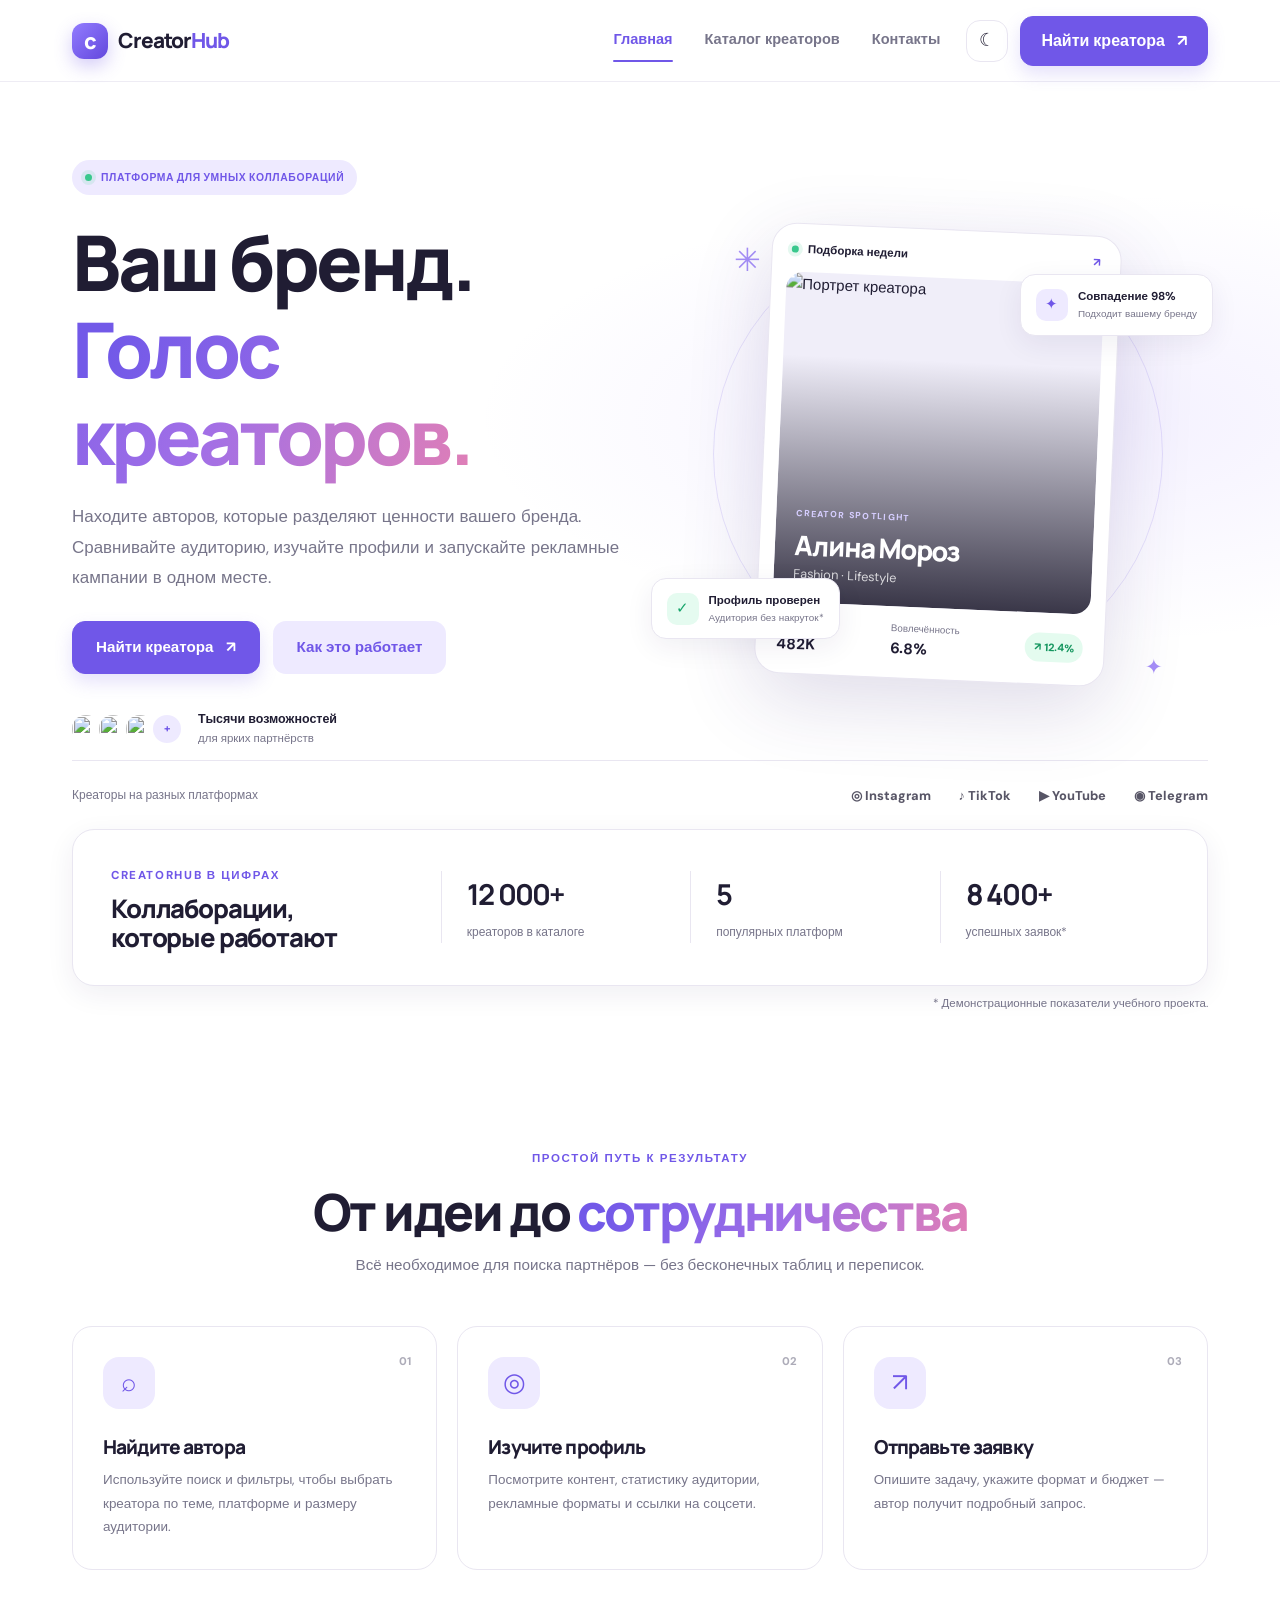
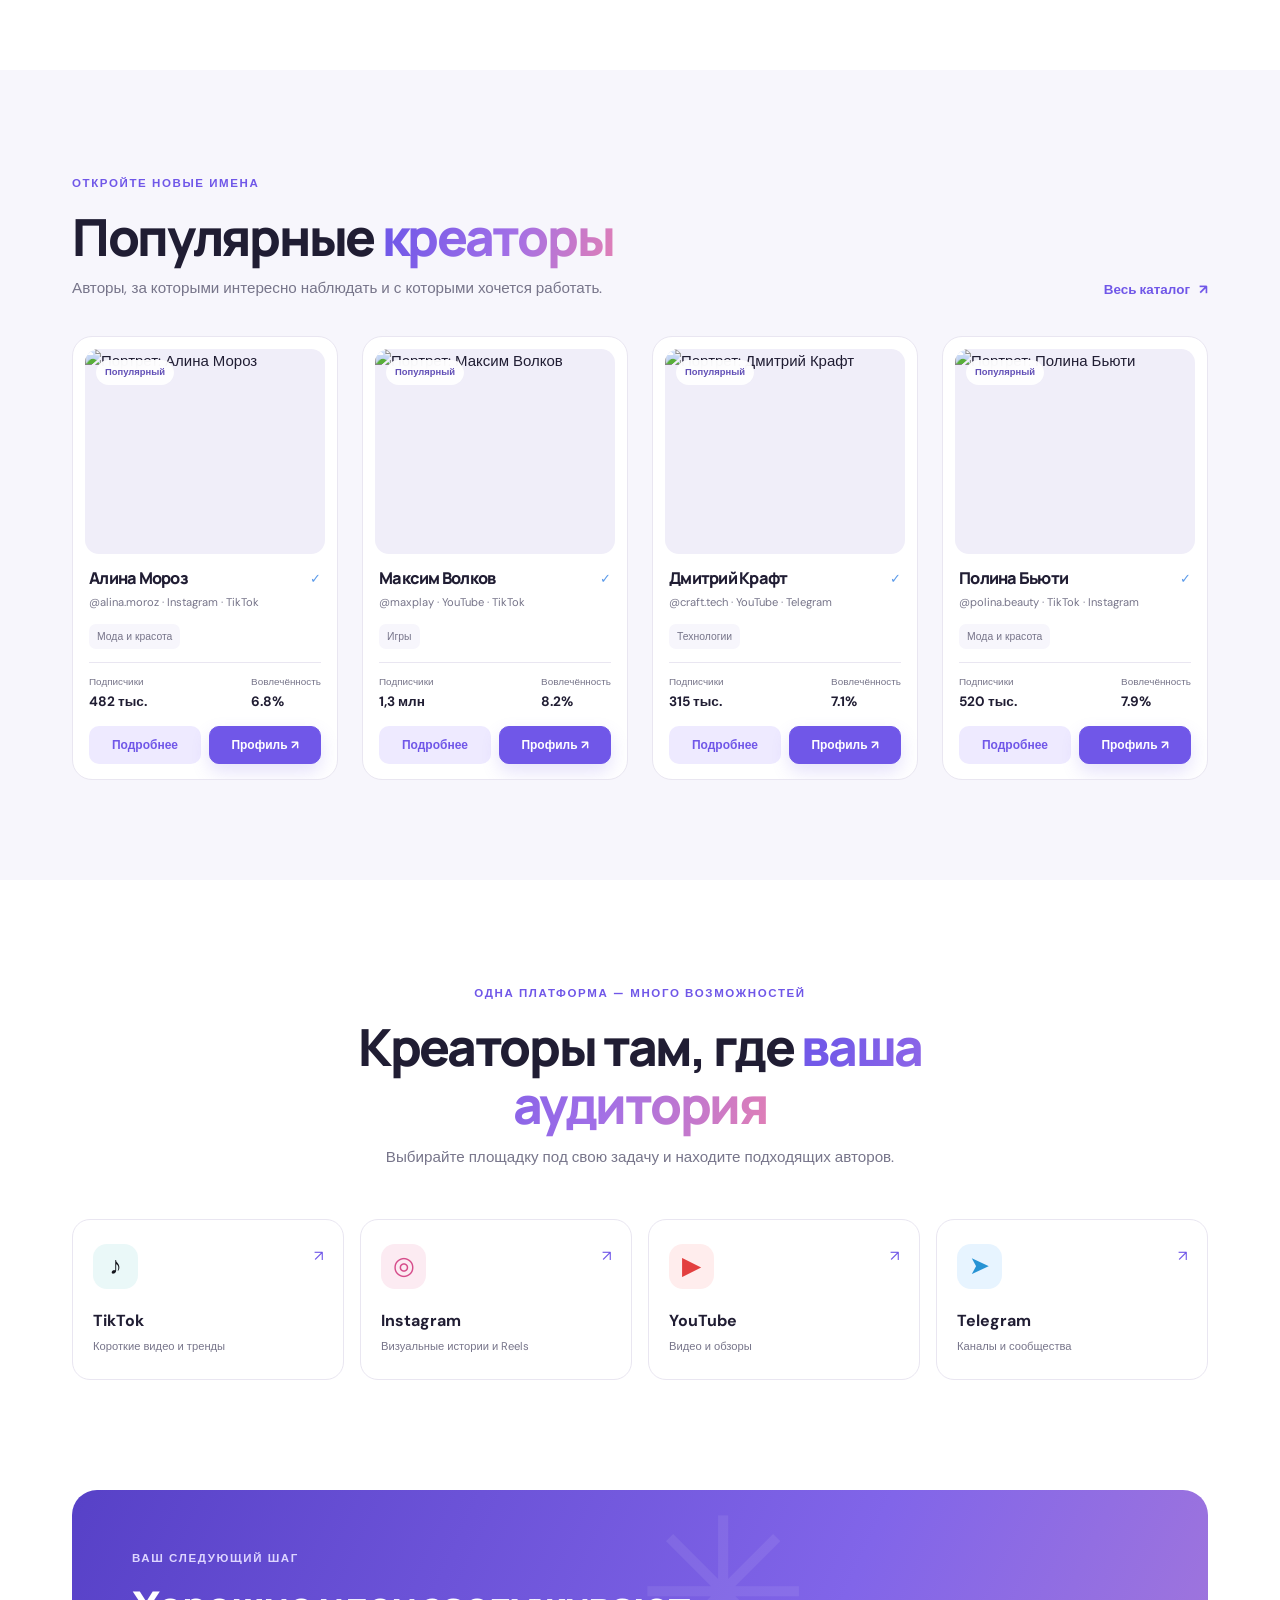
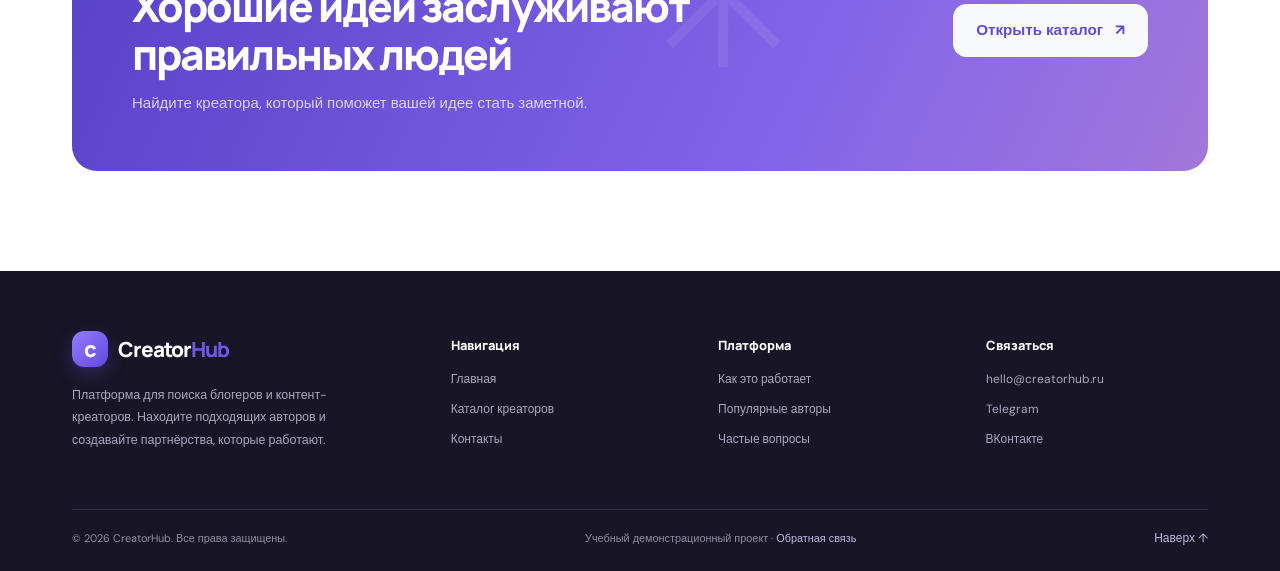
==== index.html @ 282c90c0 "Initial commit: CreatorHub website" ====
<!doctype html>
<html lang="ru">
<head>
  <meta charset="utf-8">
  <meta name="viewport" content="width=device-width, initial-scale=1">
  <meta name="description" content="CreatorHub — платформа для поиска блогеров и контент-креаторов для рекламного сотрудничества.">
  <meta name="theme-color" content="#7057e8">
  <title>CreatorHub — находите своих креаторов</title>
  <link rel="icon" href="assets/img/favicon.svg" type="image/svg+xml">
  <link rel="preconnect" href="https://fonts.googleapis.com">
  <link rel="preconnect" href="https://fonts.gstatic.com" crossorigin>
  <link href="https://fonts.googleapis.com/css2?family=DM+Sans:wght@400;500;600;700;800&family=Manrope:wght@400;500;600;700;800&display=swap" rel="stylesheet">
  <link href="https://cdn.jsdelivr.net/npm/bootstrap@5.3.3/dist/css/bootstrap.min.css" rel="stylesheet">
  <link href="assets/css/style.css" rel="stylesheet">
</head>
<body data-page="home">
  <div class="scroll-progress" id="scrollProgress"></div>
  <div id="site-header"></div>

  <main>
    <section class="hero-section overflow-hidden">
      <div class="container position-relative">
        <div class="hero-grid">
          <div class="hero-copy reveal">
            <div class="eyebrow"><span class="eyebrow-dot"></span> Платформа для умных коллабораций</div>
            <h1>Ваш бренд.<br><span class="gradient-text">Голос креаторов.</span></h1>
            <p class="hero-lead">Находите авторов, которые разделяют ценности вашего бренда. Сравнивайте аудиторию, изучайте профили и запускайте рекламные кампании в одном месте.</p>
            <div class="hero-actions">
              <a class="btn btn-brand btn-lg" href="creators.html">Найти креатора <span aria-hidden="true">↗</span></a>
              <a class="btn btn-soft btn-lg" href="#how-it-works">Как это работает</a>
            </div>
            <div class="hero-proof">
              <div class="avatar-stack" aria-hidden="true">
                <img src="https://images.unsplash.com/photo-1534528741775-53994a69daeb?w=80&h=80&fit=crop&crop=faces" alt="">
                <img src="https://images.unsplash.com/photo-1500648767791-00dcc994a43e?w=80&h=80&fit=crop&crop=faces" alt="">
                <img src="https://images.unsplash.com/photo-1531123897727-8f129e1688ce?w=80&h=80&fit=crop&crop=faces" alt="">
                <span>+</span>
              </div>
              <div><strong>Тысячи возможностей</strong><small>для ярких партнёрств</small></div>
            </div>
          </div>
          <div class="hero-visual reveal reveal-delay-1">
            <div class="hero-orbit orbit-one"></div><div class="hero-orbit orbit-two"></div>
            <div class="hero-main-card">
              <div class="hero-card-top"><span class="live-dot"></span> Подборка недели <span class="mini-arrow">↗</span></div>
              <div class="hero-feature-profile">
                <img src="https://images.unsplash.com/photo-1534528741775-53994a69daeb?w=480&h=560&fit=crop&crop=faces" alt="Портрет креатора">
                <div class="hero-profile-overlay"><span class="profile-tag">CREATOR SPOTLIGHT</span><h3>Алина Мороз</h3><p>Fashion · Lifestyle</p></div>
              </div>
              <div class="hero-card-bottom"><div><small>Аудитория</small><strong>482K</strong></div><div><small>Вовлечённость</small><strong>6.8%</strong></div><div class="trend-pill">↗ 12.4%</div></div>
            </div>
            <div class="floating-note note-top"><span class="note-icon note-purple">✦</span><div><strong>Совпадение 98%</strong><small>Подходит вашему бренду</small></div></div>
            <div class="floating-note note-bottom"><span class="note-icon note-green">✓</span><div><strong>Профиль проверен</strong><small>Аудитория без накруток*</small></div></div>
            <div class="hero-sparkle sparkle-one">✳</div><div class="hero-sparkle sparkle-two">✦</div>
          </div>
        </div>
        <div class="hero-bottom-line"><span>Креаторы на разных платформах</span><div class="platform-wordmarks"><span>◎ Instagram</span><span>♪ TikTok</span><span>▶ YouTube</span><span>◉ Telegram</span></div></div>
      </div>
    </section>

    <section class="section section-stats">
      <div class="container">
        <div class="stats-panel reveal">
          <div class="stats-intro"><span class="section-kicker">CREATORHUB В ЦИФРАХ</span><h2>Коллаборации,<br>которые работают</h2></div>
          <div class="stat-item"><strong data-count="12000">12 000+</strong><span>креаторов в каталоге</span></div>
          <div class="stat-item"><strong data-count="5">5</strong><span>популярных платформ</span></div>
          <div class="stat-item"><strong data-count="8400">8 400+</strong><span>успешных заявок*</span></div>
        </div>
        <p class="micro-note">* Демонстрационные показатели учебного проекта.</p>
      </div>
    </section>

    <section class="section" id="how-it-works">
      <div class="container">
        <div class="section-heading text-center reveal"><span class="section-kicker">ПРОСТОЙ ПУТЬ К РЕЗУЛЬТАТУ</span><h2>От идеи до <span class="gradient-text">сотрудничества</span></h2><p>Всё необходимое для поиска партнёров — без бесконечных таблиц и переписок.</p></div>
        <div class="steps-grid">
          <article class="step-card reveal"><span class="step-number">01</span><div class="step-icon">⌕</div><h3>Найдите автора</h3><p>Используйте поиск и фильтры, чтобы выбрать креатора по теме, платформе и размеру аудитории.</p></article>
          <article class="step-card reveal reveal-delay-1"><span class="step-number">02</span><div class="step-icon">◎</div><h3>Изучите профиль</h3><p>Посмотрите контент, статистику аудитории, рекламные форматы и ссылки на соцсети.</p></article>
          <article class="step-card reveal reveal-delay-2"><span class="step-number">03</span><div class="step-icon">↗</div><h3>Отправьте заявку</h3><p>Опишите задачу, укажите формат и бюджет — автор получит подробный запрос.</p></article>
        </div>
      </div>
    </section>

    <section class="section section-muted" id="featured-creators">
      <div class="container">
        <div class="section-heading-row reveal"><div><span class="section-kicker">ОТКРОЙТЕ НОВЫЕ ИМЕНА</span><h2>Популярные <span class="gradient-text">креаторы</span></h2><p>Авторы, за которыми интересно наблюдать и с которыми хочется работать.</p></div><a href="creators.html" class="text-link">Весь каталог <span>↗</span></a></div>
        <div class="row g-4" id="featuredCreators">
          <div class="col-md-6 col-xl-3"><div class="skeleton-card"></div></div><div class="col-md-6 col-xl-3"><div class="skeleton-card"></div></div><div class="col-md-6 col-xl-3"><div class="skeleton-card"></div></div><div class="col-md-6 col-xl-3"><div class="skeleton-card"></div></div>
        </div>
      </div>
    </section>

    <section class="section">
      <div class="container">
        <div class="section-heading text-center reveal"><span class="section-kicker">ОДНА ПЛАТФОРМА — МНОГО ВОЗМОЖНОСТЕЙ</span><h2>Креаторы там, где <span class="gradient-text">ваша аудитория</span></h2><p>Выбирайте площадку под свою задачу и находите подходящих авторов.</p></div>
        <div class="platform-grid reveal">
          <a href="creators.html?platform=tiktok" class="platform-card"><span class="platform-symbol tiktok-symbol">♪</span><strong>TikTok</strong><small>Короткие видео и тренды</small><span class="platform-arrow">↗</span></a>
          <a href="creators.html?platform=instagram" class="platform-card"><span class="platform-symbol instagram-symbol">◎</span><strong>Instagram</strong><small>Визуальные истории и Reels</small><span class="platform-arrow">↗</span></a>
          <a href="creators.html?platform=youtube" class="platform-card"><span class="platform-symbol youtube-symbol">▶</span><strong>YouTube</strong><small>Видео и обзоры</small><span class="platform-arrow">↗</span></a>
          <a href="creators.html?platform=telegram" class="platform-card"><span class="platform-symbol telegram-symbol">➤</span><strong>Telegram</strong><small>Каналы и сообщества</small><span class="platform-arrow">↗</span></a>
        </div>
      </div>
    </section>

    <section class="section cta-section">
      <div class="container"><div class="cta-panel reveal"><div class="cta-decoration">✳</div><div><span class="section-kicker">ВАШ СЛЕДУЮЩИЙ ШАГ</span><h2>Хорошие идеи заслуживают<br>правильных людей</h2><p>Найдите креатора, который поможет вашей идее стать заметной.</p></div><a href="creators.html" class="btn btn-light btn-lg">Открыть каталог <span>↗</span></a></div></div>
    </section>
  </main>

  <div id="site-footer"></div>
  <button class="back-to-top" id="backToTop" aria-label="Наверх">↑</button>
  <div class="custom-cursor" id="customCursor" aria-hidden="true"></div>
  <script src="https://cdn.jsdelivr.net/npm/bootstrap@5.3.3/dist/js/bootstrap.bundle.min.js"></script>
  <script src="assets/js/data.js"></script>
  <script src="assets/js/main.js"></script>
  <script src="assets/js/creators.js"></script>
</body>
</html>
---- assets/css/style.css ----
:root{--bg:#fff;--surface:#fff;--surface-soft:#f7f6fc;--surface-strong:#f0eef9;--text:#201d33;--muted:#77758a;--line:#e9e6f1;--brand:#7057e8;--brand-dark:#5940d0;--brand-soft:#eeeaff;--green:#20b77b;--shadow:0 18px 55px rgba(39,28,89,.09);--shadow-small:0 8px 28px rgba(39,28,89,.07);--radius:22px;--font:'DM Sans',sans-serif;--heading:'Manrope',sans-serif}
[data-theme="dark"]{--bg:#151421;--surface:#201e30;--surface-soft:#242236;--surface-strong:#2c2942;--text:#f5f3ff;--muted:#aaa6bf;--line:#39354e;--brand:#9b89ff;--brand-dark:#8270ed;--brand-soft:#342e55;--shadow:0 18px 55px rgba(0,0,0,.25);--shadow-small:0 8px 28px rgba(0,0,0,.2)}
*{box-sizing:border-box}html{scroll-behavior:smooth;scroll-padding-top:92px}body{margin:0;background:var(--bg);color:var(--text);font-family:var(--font);font-size:15px;line-height:1.65;transition:background .25s,color .25s;overflow-x:hidden}a{color:inherit;text-decoration:none}button,input,select,textarea{font:inherit}img{max-width:100%;display:block}h1,h2,h3,h4,h5{font-family:var(--heading);font-weight:800;letter-spacing:-.045em;line-height:1.13}h1{font-size:clamp(2.8rem,6vw,5.15rem)}h2{font-size:clamp(2rem,4vw,3.25rem)}p{color:var(--muted)}.container{max-width:1160px}.gradient-text{background:linear-gradient(105deg,#7259e8 8%,#a16fe7 55%,#e07fb6 100%);-webkit-background-clip:text;background-clip:text;color:transparent}.section{padding:100px 0}.section-muted{background:var(--surface-soft)}.section-kicker,.eyebrow{font-size:.72rem;font-weight:800;letter-spacing:.14em;color:var(--brand);text-transform:uppercase}.micro-note{font-size:.72rem;text-align:right;margin:8px 0 0;color:var(--muted)}.muted-copy{color:var(--muted)}
.scroll-progress{position:fixed;z-index:1200;left:0;top:0;height:3px;width:0;background:linear-gradient(90deg,#7057e8,#d67bbe);transition:width .08s linear}.site-header{height:82px;position:sticky;top:0;z-index:1000;background:color-mix(in srgb,var(--bg) 88%,transparent);backdrop-filter:blur(16px);border-bottom:1px solid color-mix(in srgb,var(--line) 75%,transparent);transition:box-shadow .25s}.site-header.is-scrolled{box-shadow:0 8px 30px rgba(30,20,70,.06)}.nav-inner{height:100%;display:flex;align-items:center;justify-content:space-between;gap:26px}.brand{display:inline-flex;align-items:center;gap:10px;font-family:var(--heading);font-size:1.3rem;font-weight:800;letter-spacing:-.05em}.brand-mark{width:36px;height:36px;border-radius:12px;background:linear-gradient(135deg,#927cff,#6348dd);display:grid;place-items:center;color:#fff;font-size:1.35rem;font-weight:800;box-shadow:0 7px 18px rgba(112,87,232,.3)}.brand span:last-child em{font-style:normal;color:var(--brand)}.main-nav{display:flex;align-items:center;gap:32px;margin-left:auto}.main-nav a{font-weight:600;color:var(--muted);font-size:.91rem;transition:color .2s;position:relative}.main-nav a:hover,.main-nav a.active{color:var(--brand)}.main-nav a.active:after{content:"";position:absolute;bottom:-9px;left:0;right:0;height:2px;border-radius:5px;background:var(--brand)}.nav-actions{display:flex;align-items:center;gap:12px}.theme-toggle,.mobile-toggle{width:42px;height:42px;border-radius:14px;border:1px solid var(--line);background:var(--surface);color:var(--text);display:grid;place-items:center;font-size:1.1rem;cursor:pointer;transition:.2s}.theme-toggle:hover,.mobile-toggle:hover{border-color:var(--brand);color:var(--brand);transform:translateY(-2px)}.mobile-toggle{display:none}.btn-brand{background:var(--brand);color:#fff;border:1px solid var(--brand);border-radius:13px;font-weight:700;padding:12px 20px;box-shadow:0 8px 18px rgba(112,87,232,.18);transition:transform .2s,box-shadow .2s,background .2s}.btn-brand:hover,.btn-brand:focus{background:var(--brand-dark);border-color:var(--brand-dark);color:#fff;transform:translateY(-2px);box-shadow:0 12px 25px rgba(112,87,232,.28)}.btn-brand span,.btn-light span{margin-left:8px}.btn-soft{background:var(--brand-soft);color:var(--brand);border:1px solid transparent;border-radius:13px;font-weight:700;padding:12px 20px}.btn-soft:hover{background:var(--surface-strong);color:var(--brand)}.btn-lg{font-size:.95rem;padding:14px 23px}.btn-light{border-radius:13px;font-weight:800;padding:14px 22px;color:#644bd5!important}.btn-light:hover{transform:translateY(-2px)}
.hero-section{position:relative;padding:78px 0 0;background:radial-gradient(ellipse at 83% 45%,rgba(159,132,255,.12),transparent 39%),var(--bg)}.hero-grid{display:grid;grid-template-columns:1.02fr .98fr;align-items:center;gap:35px;min-height:570px}.eyebrow{display:inline-flex;align-items:center;gap:9px;padding:9px 13px;background:var(--brand-soft);border-radius:30px;letter-spacing:.06em;font-size:.65rem}.eyebrow-dot,.live-dot{width:7px;height:7px;border-radius:50%;background:#39c88d;box-shadow:0 0 0 4px rgba(57,200,141,.13)}.hero-copy h1{margin:24px 0 22px;max-width:650px}.hero-lead{font-size:1.06rem;max-width:560px;line-height:1.8;margin-bottom:28px}.hero-actions{display:flex;align-items:center;gap:13px;flex-wrap:wrap}.hero-proof{display:flex;align-items:center;gap:14px;margin-top:35px}.avatar-stack{display:flex;align-items:center;padding-left:4px}.avatar-stack img,.avatar-stack span{width:34px;height:34px;border-radius:50%;border:3px solid var(--bg);object-fit:cover;margin-left:-7px}.avatar-stack span{background:var(--brand-soft);color:var(--brand);display:grid;place-items:center;font-size:.7rem;font-weight:800}.hero-proof strong,.hero-proof small{display:block}.hero-proof strong{font-size:.78rem}.hero-proof small{font-size:.72rem;color:var(--muted)}.hero-visual{position:relative;min-height:520px;display:grid;place-items:center}.hero-main-card{position:relative;z-index:2;width:min(350px,78%);padding:15px;border-radius:25px;background:var(--surface);border:1px solid var(--line);box-shadow:0 24px 80px rgba(54,37,116,.16);transform:rotate(2.5deg)}.hero-card-top{display:flex;align-items:center;gap:9px;padding:1px 4px 13px;font-size:.72rem;font-weight:800}.mini-arrow{margin-left:auto;color:var(--brand)}.hero-feature-profile{height:330px;border-radius:17px;position:relative;overflow:hidden;background:var(--surface-strong)}.hero-feature-profile:after{content:"";position:absolute;inset:25% 0 0;background:linear-gradient(transparent,rgba(12,9,28,.8))}.hero-feature-profile img{width:100%;height:100%;object-fit:cover;object-position:center 32%}.hero-profile-overlay{position:absolute;z-index:1;left:20px;right:20px;bottom:18px;color:white}.profile-tag{font-size:.55rem;letter-spacing:.15em;color:#d6ceff;font-weight:800}.hero-profile-overlay h3{font-size:1.7rem;margin:6px 0 0}.hero-profile-overlay p{color:rgba(255,255,255,.78);font-size:.8rem;margin:2px 0 0}.hero-card-bottom{display:flex;align-items:center;justify-content:space-between;padding:14px 6px 1px}.hero-card-bottom small,.hero-card-bottom strong{display:block}.hero-card-bottom small{font-size:.61rem;color:var(--muted)}.hero-card-bottom strong{font-size:.95rem}.trend-pill{background:#e4fbef;color:#15965f;border-radius:20px;padding:6px 9px;font-size:.67rem;font-weight:800}.floating-note{position:absolute;z-index:3;display:flex;align-items:center;gap:10px;background:var(--surface);padding:12px 15px;border:1px solid var(--line);border-radius:15px;box-shadow:var(--shadow-small);animation:float 5s ease-in-out infinite}.note-top{top:80px;right:-5px}.note-bottom{bottom:75px;left:-18px;animation-delay:-2s}.floating-note strong,.floating-note small{display:block}.floating-note strong{font-size:.72rem}.floating-note small{color:var(--muted);font-size:.62rem}.note-icon{width:32px;height:32px;border-radius:10px;display:grid;place-items:center}.note-purple{background:var(--brand-soft);color:var(--brand)}.note-green{background:#e5fbf0;color:#17a56b}.hero-orbit{position:absolute;border:1px solid rgba(131,111,232,.18);border-radius:50%;width:450px;height:450px}.orbit-two{width:350px;height:350px;border-style:dashed}.hero-sparkle{position:absolute;color:#a58ef7;font-size:2rem}.sparkle-one{top:40px;left:65px}.sparkle-two{bottom:30px;right:45px;font-size:1.3rem}.hero-bottom-line{display:flex;justify-content:space-between;align-items:center;gap:20px;padding:24px 0 22px;border-top:1px solid var(--line);margin-top:12px;color:var(--muted);font-size:.75rem}.platform-wordmarks{display:flex;gap:28px;align-items:center;color:var(--text);font-weight:800;font-size:.8rem}.platform-wordmarks span{opacity:.75}
.section-stats{padding:0 0 32px}.stats-panel{display:grid;grid-template-columns:1.35fr repeat(3,1fr);align-items:center;padding:32px 38px;border:1px solid var(--line);border-radius:22px;background:var(--surface);box-shadow:var(--shadow-small);gap:20px}.stats-intro h2{font-size:1.6rem;margin:9px 0 0}.stat-item{padding-left:25px;border-left:1px solid var(--line)}.stat-item strong{font-family:var(--heading);font-size:1.8rem;letter-spacing:-.06em;display:block;color:var(--text)}.stat-item span{font-size:.75rem;color:var(--muted)}.section-heading{max-width:720px;margin:0 auto 48px}.section-heading h2,.section-heading-row h2{margin:13px 0 12px}.section-heading p,.section-heading-row p{margin:0;font-size:.95rem}.steps-grid{display:grid;grid-template-columns:repeat(3,1fr);gap:20px}.step-card{position:relative;padding:30px;border:1px solid var(--line);border-radius:20px;background:var(--surface);transition:transform .25s,border-color .25s,box-shadow .25s}.step-card:hover{transform:translateY(-7px);border-color:rgba(112,87,232,.4);box-shadow:var(--shadow-small)}.step-number{position:absolute;top:25px;right:25px;font-size:.7rem;font-weight:800;color:var(--muted);opacity:.6}.step-icon{width:52px;height:52px;display:grid;place-items:center;border-radius:16px;background:var(--brand-soft);color:var(--brand);font-size:1.6rem;margin-bottom:28px}.step-card h3{font-size:1.2rem;margin-bottom:10px}.step-card p{font-size:.84rem;line-height:1.75;margin:0}.section-heading-row{display:flex;align-items:flex-end;justify-content:space-between;gap:25px;margin-bottom:35px}.section-heading-row h2{margin-bottom:10px}.text-link{color:var(--brand);font-weight:800;font-size:.84rem;white-space:nowrap}.text-link span{margin-left:6px}.creator-card{height:100%;padding:12px;border:1px solid var(--line);border-radius:20px;background:var(--surface);transition:transform .25s,box-shadow .25s,border-color .25s;overflow:hidden}.creator-card:hover{transform:translateY(-6px);box-shadow:var(--shadow);border-color:rgba(112,87,232,.35)}.creator-card-image{height:205px;position:relative;border-radius:14px;overflow:hidden;background:var(--surface-strong)}.creator-card-image img{width:100%;height:100%;object-fit:cover;transition:transform .5s}.creator-card:hover .creator-card-image img{transform:scale(1.05)}.creator-badges{position:absolute;top:11px;left:11px;display:flex;gap:5px;flex-wrap:wrap}.creator-badge{padding:5px 9px;border-radius:30px;background:rgba(255,255,255,.92);color:#6250b7;font-size:.59rem;font-weight:800;backdrop-filter:blur(8px)}.creator-badge.badge-green{color:#13855b}.creator-badge.badge-blue{color:#3066bb}.creator-card-body{padding:14px 4px 3px}.creator-name-line{display:flex;align-items:center;justify-content:space-between;gap:8px}.creator-name-line h3{font-size:1.02rem;margin:0}.verified-mark{color:#5c9bea;font-size:.83rem}.creator-handle{font-size:.7rem;color:var(--muted);margin:3px 0 12px}.creator-category{display:inline-block;background:var(--surface-soft);border-radius:7px;padding:4px 8px;color:var(--muted);font-size:.65rem;margin-bottom:12px}.creator-meta{display:flex;justify-content:space-between;border-top:1px solid var(--line);padding-top:11px;margin-top:1px}.creator-meta small,.creator-meta strong{display:block}.creator-meta small{font-size:.62rem;color:var(--muted)}.creator-meta strong{font-size:.85rem}.creator-card-actions{display:flex;gap:8px;margin-top:13px}.creator-card-actions .btn{flex:1;padding:9px 8px;font-size:.75rem;border-radius:10px}.skeleton-card{height:370px;border-radius:20px;background:linear-gradient(100deg,var(--surface-strong) 25%,var(--surface-soft) 38%,var(--surface-strong) 60%);background-size:200% 100%;animation:shimmer 1.4s infinite}.platform-grid{display:grid;grid-template-columns:repeat(4,1fr);gap:16px}.platform-card{position:relative;padding:24px 20px;border:1px solid var(--line);border-radius:18px;background:var(--surface);transition:.25s}.platform-card:hover{transform:translateY(-5px);border-color:rgba(112,87,232,.4);box-shadow:var(--shadow-small)}.platform-symbol{width:45px;height:45px;border-radius:14px;display:grid;place-items:center;font-size:1.55rem;margin-bottom:19px}.tiktok-symbol{background:#eaf8f8;color:#15151c}.instagram-symbol{background:#fcebf2;color:#d64d8b}.youtube-symbol{background:#ffeded;color:#e33f3f}.telegram-symbol{background:#e7f4ff;color:#2793d4}.platform-card strong,.platform-card small{display:block}.platform-card strong{font-size:1rem}.platform-card small{font-size:.7rem;color:var(--muted);margin-top:3px}.platform-arrow{position:absolute;right:20px;top:24px;color:var(--brand)}.cta-section{padding-top:10px}.cta-panel{position:relative;display:flex;justify-content:space-between;align-items:center;gap:30px;padding:55px 60px;border-radius:25px;background:linear-gradient(115deg,#5741c7,#8165e9 65%,#a377db);color:white;overflow:hidden}.cta-panel .section-kicker{color:#ddd5ff}.cta-panel h2{font-size:clamp(1.8rem,4vw,2.65rem);margin:13px 0 12px;color:white}.cta-panel p{color:rgba(255,255,255,.75);margin:0}.cta-decoration{position:absolute;font-size:13rem;right:35%;top:-65px;color:rgba(255,255,255,.08);pointer-events:none}
.page-hero{padding:34px 0 52px;background:radial-gradient(ellipse at 87% 18%,rgba(151,126,245,.13),transparent 35%),var(--surface-soft)}.breadcrumbs{display:flex;align-items:center;gap:10px;font-size:.72rem;color:var(--muted);margin-bottom:35px}.breadcrumbs a:hover{color:var(--brand)}.breadcrumbs span:last-child{color:var(--text);font-weight:700}.page-hero-content{display:flex;justify-content:space-between;align-items:center;gap:30px}.page-hero h1{font-size:clamp(2.45rem,5vw,4rem);margin:10px 0 13px}.page-hero p{max-width:650px;margin:0;font-size:.98rem}.catalog-counter{display:flex;align-items:center;gap:12px;padding:17px 22px;border:1px solid var(--line);border-radius:16px;background:var(--surface)}.catalog-counter strong{font-size:2rem;font-family:var(--heading);letter-spacing:-.07em;color:var(--brand)}.catalog-counter span{font-size:.72rem;line-height:1.4;color:var(--muted)}.compact-page-hero{padding-bottom:39px}.compact-page-hero .breadcrumbs{margin-bottom:24px}.catalog-section{padding-top:55px}.filter-panel{background:var(--surface);border:1px solid var(--line);border-radius:20px;padding:22px;box-shadow:var(--shadow-small)}.search-wrap{position:relative;margin-bottom:18px}.search-icon{position:absolute;left:15px;top:7px;font-size:1.65rem;color:var(--muted)}.search-wrap .form-control{height:50px;padding-left:48px;padding-right:55px;border-radius:12px}.search-wrap kbd{position:absolute;right:14px;top:15px;font-size:.6rem;background:var(--surface-soft);color:var(--muted);border:1px solid var(--line);border-radius:5px;padding:2px 5px}.filter-grid{display:grid;grid-template-columns:repeat(4,1fr);gap:13px}.filter-field label,.form-label{font-size:.72rem;font-weight:700;margin-bottom:7px;color:var(--text)}.form-control,.form-select{background-color:var(--surface);color:var(--text);border:1px solid var(--line);border-radius:11px;min-height:46px;font-size:.82rem}.form-control::placeholder{color:var(--muted);opacity:.8}.form-control:focus,.form-select:focus{background:var(--surface);color:var(--text);border-color:var(--brand);box-shadow:0 0 0 .2rem rgba(112,87,232,.13)}.filter-bottom{display:flex;align-items:center;justify-content:space-between;border-top:1px solid var(--line);margin-top:17px;padding-top:14px;color:var(--muted);font-size:.72rem}.reset-filters{border:0;background:none;color:var(--brand);font-weight:800;font-size:.72rem}.catalog-toolbar{display:flex;align-items:flex-end;justify-content:space-between;margin:42px 0 20px}.catalog-toolbar h2{font-size:1.55rem;margin:0 0 6px}.catalog-toolbar p{font-size:.78rem;margin:0}.catalog-view-label{background:var(--surface-soft);padding:7px 11px;border-radius:20px;font-size:.64rem;color:var(--muted)}.empty-state{text-align:center;padding:70px 15px}.empty-icon{font-size:3.6rem;color:var(--brand)}.empty-state h3{font-size:1.35rem;margin:12px 0 8px}.empty-state p{font-size:.85rem}.catalog-bottom-note{text-align:center;padding-top:36px;color:var(--muted);font-size:.72rem}.catalog-bottom-note span{color:var(--brand)}
.profile-section{padding-top:45px}.profile-layout{display:grid;grid-template-columns:minmax(0,1.2fr) minmax(340px,.8fr);align-items:start;gap:28px}.profile-main-card,.collab-card{border:1px solid var(--line);border-radius:22px;background:var(--surface);box-shadow:var(--shadow-small)}.profile-main-card{overflow:hidden}.profile-cover{height:175px;background:linear-gradient(115deg,#6652d2,#a17be8 60%,#e49cc0);position:relative}.profile-cover:after{content:"✳";position:absolute;right:50px;top:-55px;font-size:15rem;color:rgba(255,255,255,.12)}.profile-summary{display:flex;align-items:flex-end;gap:22px;padding:0 28px 20px;margin-top:-68px;position:relative}.profile-avatar{width:132px;height:132px;border-radius:25px;object-fit:cover;border:5px solid var(--surface);box-shadow:var(--shadow-small);background:var(--surface-strong)}.profile-title-wrap{padding-bottom:8px;flex:1}.profile-title-wrap h2{font-size:1.75rem;margin:0 0 4px}.profile-handle{font-size:.8rem;color:var(--muted)}.profile-badge-row{display:flex;gap:6px;flex-wrap:wrap;margin-top:9px}.profile-content{padding:0 28px 28px}.profile-content h3{font-size:1.06rem;margin:26px 0 10px}.profile-content>p{font-size:.85rem;line-height:1.8}.profile-platforms{display:flex;gap:9px;flex-wrap:wrap}.social-chip{padding:9px 12px;border-radius:10px;background:var(--surface-soft);font-size:.72rem;font-weight:700;color:var(--text)}.social-chip:hover{background:var(--brand-soft);color:var(--brand)}.profile-stat-grid{display:grid;grid-template-columns:repeat(3,1fr);gap:10px;margin:18px 0}.profile-stat{background:var(--surface-soft);padding:15px;border-radius:13px}.profile-stat small,.profile-stat strong{display:block}.profile-stat small{font-size:.64rem;color:var(--muted)}.profile-stat strong{font-size:1.2rem;font-family:var(--heading);margin-top:4px}.format-list{display:flex;gap:8px;flex-wrap:wrap}.format-chip{padding:7px 10px;border:1px solid var(--line);border-radius:9px;font-size:.7rem;color:var(--muted)}.collab-card{padding:25px;position:sticky;top:105px}.collab-card h2{font-size:1.55rem;margin:9px 0}.collab-card>p{font-size:.78rem;margin-bottom:20px}.collab-card .form-control,.collab-card .form-select{font-size:.78rem}.form-status{font-size:.78rem;margin-top:12px;min-height:20px}.form-status.success{color:#159a67}.form-status.error{color:#d04c64}.profile-loading{grid-column:1/-1;text-align:center;padding:80px;color:var(--brand)}
.contact-hero-mark{width:120px;height:120px;border-radius:35px;display:grid;place-items:center;font-size:4.2rem;color:white;background:linear-gradient(135deg,#8d78ef,#654bd3);box-shadow:0 18px 45px rgba(112,87,232,.25);transform:rotate(8deg)}.contact-layout{display:grid;grid-template-columns:.8fr 1.2fr;gap:70px;align-items:start}.contact-info-column{padding:10px 0}.contact-info-column h2{margin:13px 0 17px}.contact-info-column>p{font-size:.86rem;max-width:380px;line-height:1.8;margin-bottom:30px}.contact-detail{display:flex;align-items:center;gap:13px;padding:13px 0;border-bottom:1px solid var(--line)}.contact-detail-icon{width:42px;height:42px;flex:0 0 42px;display:grid;place-items:center;border-radius:13px;background:var(--brand-soft);color:var(--brand);font-size:1.15rem}.contact-detail small,.contact-detail strong{display:block}.contact-detail small{font-size:.65rem;color:var(--muted)}.contact-detail strong{font-size:.84rem}.contact-detail-arrow{margin-left:auto;color:var(--brand)}.social-links{display:flex;gap:9px;margin-top:23px}.social-links a{width:39px;height:39px;display:grid;place-items:center;border-radius:12px;background:var(--surface-soft);font-weight:800;color:var(--brand)}.social-links a:hover{background:var(--brand);color:white}.contact-form-card{padding:30px;border:1px solid var(--line);background:var(--surface);border-radius:22px;box-shadow:var(--shadow-small)}.form-card-heading{display:flex;align-items:center;justify-content:space-between}.form-card-heading h2{font-size:1.7rem;margin:8px 0 0}.form-heading-icon{width:42px;height:42px;display:grid;place-items:center;border-radius:13px;background:var(--brand-soft);color:var(--brand);font-size:1.2rem}.contact-form-card>p{font-size:.8rem;margin:8px 0 22px}.form-check-label{font-size:.68rem;color:var(--muted)}.form-check-input{background-color:var(--surface);border-color:var(--line)}.form-check-input:checked{background-color:var(--brand);border-color:var(--brand)}.faq-list{max-width:820px;margin:0 auto}.faq-item{border-bottom:1px solid var(--line)}.faq-question{width:100%;display:flex;align-items:center;justify-content:space-between;gap:20px;padding:22px 2px;border:0;background:transparent;color:var(--text);text-align:left;font-family:var(--heading);font-size:.95rem;font-weight:800}.faq-question span{width:30px;height:30px;border-radius:9px;display:grid;place-items:center;background:var(--brand-soft);color:var(--brand);font-size:1.1rem;transition:transform .2s}.faq-question[aria-expanded="true"] span{transform:rotate(45deg)}.faq-answer{display:grid;grid-template-rows:0fr;transition:grid-template-rows .3s}.faq-answer p{overflow:hidden;margin:0;padding:0 45px 0 2px;font-size:.82rem;line-height:1.8}.faq-item.open .faq-answer{grid-template-rows:1fr}.faq-item.open .faq-answer p{padding-bottom:20px}
.site-footer{background:#171526;color:#fff;padding:60px 0 22px;margin-top:0}.footer-grid{display:grid;grid-template-columns:1.5fr 1fr 1fr 1fr;gap:45px;padding-bottom:42px}.footer-brand .brand{color:#fff;margin-bottom:17px}.footer-brand p{max-width:290px;color:#aaa6bf;font-size:.78rem;line-height:1.8}.footer-column h3{font-size:.8rem;letter-spacing:0;color:#fff;margin:7px 0 18px}.footer-column a,.footer-column span{display:block;color:#aaa6bf;font-size:.75rem;margin:10px 0;transition:color .2s}.footer-column a:hover{color:#c5baff}.footer-bottom{border-top:1px solid #38344e;padding-top:19px;display:flex;align-items:center;justify-content:space-between;gap:20px;color:#918da5;font-size:.68rem}.footer-bottom a{color:#c0b9df}.footer-back-top{color:#c0b9df;font-size:.75rem}.back-to-top{position:fixed;right:24px;bottom:24px;width:45px;height:45px;border:0;border-radius:14px;background:var(--brand);color:white;font-size:1.25rem;box-shadow:0 8px 22px rgba(112,87,232,.3);cursor:pointer;opacity:0;visibility:hidden;transform:translateY(10px);transition:.25s;z-index:900}.back-to-top.visible{opacity:1;visibility:visible;transform:translateY(0)}.custom-cursor{position:fixed;left:0;top:0;width:12px;height:12px;border:2px solid var(--brand);border-radius:50%;pointer-events:none;z-index:2000;transform:translate(-50%,-50%);opacity:0;transition:width .18s,height .18s,background .18s,opacity .2s}.custom-cursor.cursor-active{width:35px;height:35px;background:rgba(112,87,232,.12)}
.modal-backdrop-custom{position:fixed;inset:0;background:rgba(15,12,34,.62);backdrop-filter:blur(5px);z-index:1300;display:grid;place-items:center;padding:20px;opacity:0;animation:fadeIn .2s forwards}.creator-modal{position:relative;width:min(480px,100%);background:var(--surface);border-radius:22px;padding:18px;box-shadow:0 30px 100px rgba(0,0,0,.25);transform:translateY(12px);animation:modalIn .25s forwards}.modal-close{position:absolute;right:27px;top:27px;width:34px;height:34px;border:0;border-radius:10px;background:rgba(255,255,255,.92);color:#302b45;font-size:1.25rem;z-index:2}.modal-cover{height:180px;border-radius:15px;overflow:hidden}.modal-cover img{width:100%;height:100%;object-fit:cover}.modal-content-custom{padding:18px 4px 4px}.modal-content-custom h2{font-size:1.4rem;margin:0 0 5px}.modal-content-custom p{font-size:.8rem}.modal-stat-row{display:flex;gap:25px;padding:13px 0;border-top:1px solid var(--line);border-bottom:1px solid var(--line);margin:15px 0}.modal-stat-row strong,.modal-stat-row small{display:block}.modal-stat-row strong{font-size:1rem}.modal-stat-row small{font-size:.62rem;color:var(--muted)}.toast-area{position:fixed;right:24px;top:100px;z-index:1600;display:grid;gap:10px}.site-toast{background:var(--surface);color:var(--text);border:1px solid var(--line);border-left:4px solid var(--green);border-radius:13px;padding:13px 16px;min-width:260px;max-width:350px;box-shadow:var(--shadow);font-size:.8rem;animation:toastIn .3s}.site-toast.error{border-left-color:#e15e72}.reveal{opacity:0;transform:translateY(22px);transition:opacity .65s ease,transform .65s ease}.reveal.is-visible{opacity:1;transform:translateY(0)}.reveal-delay-1{transition-delay:.1s}.reveal-delay-2{transition-delay:.2s}
@keyframes float{0%,100%{transform:translateY(0)}50%{transform:translateY(-9px)}}@keyframes shimmer{to{background-position:-200% 0}}@keyframes fadeIn{to{opacity:1}}@keyframes modalIn{to{transform:translateY(0)}}@keyframes toastIn{from{opacity:0;transform:translateX(15px)}to{opacity:1;transform:translateX(0)}}
@media(max-width:991px){.main-nav{gap:19px}.hero-grid{grid-template-columns:1fr 1fr;gap:10px}.hero-visual{min-height:460px}.hero-main-card{width:78%}.hero-feature-profile{height:280px}.note-top{right:-8px}.note-bottom{left:-5px}.stats-panel{grid-template-columns:repeat(3,1fr)}.stats-intro{grid-column:1/-1}.stat-item:first-of-type{border-left:0;padding-left:0}.footer-grid{grid-template-columns:1.4fr 1fr 1fr;gap:30px}.footer-column:last-child{grid-column:2/4}.profile-layout{grid-template-columns:1fr 340px;gap:18px}.profile-summary{gap:15px;padding-left:20px;padding-right:20px}.profile-content{padding-left:20px;padding-right:20px}.contact-layout{gap:35px}}
@media(max-width:767px){.site-header{height:70px}.nav-inner{gap:10px}.brand{font-size:1.15rem}.brand-mark{width:33px;height:33px}.mobile-toggle{display:grid}.nav-actions .btn{display:none}.main-nav{display:none;position:absolute;left:16px;right:16px;top:70px;padding:18px;border:1px solid var(--line);border-radius:16px;background:var(--surface);box-shadow:var(--shadow);flex-direction:column;align-items:stretch;gap:0}.main-nav.open{display:flex}.main-nav a{padding:12px 8px}.main-nav a.active:after{display:none}.nav-actions{margin-left:auto}.hero-section{padding-top:52px}.hero-grid{grid-template-columns:1fr}.hero-copy h1{font-size:clamp(2.65rem,12vw,4.3rem)}.hero-lead{font-size:.95rem}.hero-visual{min-height:430px;margin-top:12px}.hero-main-card{width:min(330px,76%)}.hero-feature-profile{height:275px}.note-top{right:0;top:40px}.note-bottom{left:0;bottom:45px}.hero-orbit{width:340px;height:340px}.orbit-two{width:270px;height:270px}.hero-bottom-line{align-items:flex-start;flex-direction:column;gap:12px}.platform-wordmarks{gap:16px;flex-wrap:wrap}.section{padding:72px 0}.section-stats{padding-top:0;padding-bottom:25px}.stats-panel{grid-template-columns:1fr 1fr;padding:22px;gap:20px}.stats-intro{grid-column:1/-1}.stat-item{padding-left:15px}.stat-item:nth-of-type(2){border-left:0;padding-left:0}.stat-item strong{font-size:1.5rem}.steps-grid{grid-template-columns:1fr}.step-card{padding:25px}.section-heading-row{align-items:flex-start;flex-direction:column}.platform-grid{grid-template-columns:1fr 1fr}.cta-panel{padding:35px 25px;align-items:flex-start;flex-direction:column}.cta-decoration{right:4%;font-size:9rem;top:-35px}.page-hero{padding:25px 0 38px}.breadcrumbs{margin-bottom:25px}.page-hero-content{align-items:flex-start}.page-hero h1{font-size:2.5rem}.catalog-counter{padding:12px}.catalog-counter strong{font-size:1.5rem}.catalog-section{padding-top:35px}.filter-grid{grid-template-columns:1fr 1fr}.filter-panel{padding:16px}.filter-bottom{align-items:flex-start;gap:10px}.catalog-toolbar{margin-top:32px}.catalog-view-label{display:none}.profile-layout{grid-template-columns:1fr}.collab-card{position:static}.profile-summary{align-items:center;flex-wrap:wrap;margin-top:-55px}.profile-avatar{width:105px;height:105px;border-radius:20px}.profile-title-wrap{padding-top:44px;margin-left:-120px;padding-left:120px;width:100%;flex-basis:100%}.profile-title-wrap h2{font-size:1.45rem}.profile-stat-grid{grid-template-columns:repeat(3,1fr)}.contact-hero-mark{width:75px;height:75px;font-size:2.8rem;border-radius:22px}.contact-layout{grid-template-columns:1fr;gap:35px}.contact-form-card{padding:22px}.footer-grid{grid-template-columns:1fr 1fr;gap:25px}.footer-brand{grid-column:1/-1}.footer-column:last-child{grid-column:auto}.footer-bottom{align-items:flex-start;flex-direction:column;gap:7px}.back-to-top{right:16px;bottom:16px}.custom-cursor{display:none}}
@media(max-width:420px){.hero-actions{align-items:stretch;flex-direction:column}.hero-actions .btn{width:100%}.hero-visual{min-height:390px}.hero-feature-profile{height:240px}.floating-note{padding:9px 10px}.floating-note strong{font-size:.65rem}.floating-note small{font-size:.56rem}.note-top{right:-3px}.note-bottom{left:-3px}.filter-grid{grid-template-columns:1fr}.filter-bottom{flex-direction:column}.platform-grid{gap:10px}.platform-card{padding:18px 14px}.profile-stat-grid{gap:6px}.profile-stat{padding:10px}.profile-stat strong{font-size:.95rem}.footer-grid{gap:18px}.footer-column h3{margin-bottom:12px}}
@media(prefers-reduced-motion:reduce){*,*::before,*::after{scroll-behavior:auto!important;animation-duration:.01ms!important;animation-iteration-count:1!important;transition-duration:.01ms!important}.reveal{opacity:1;transform:none}}
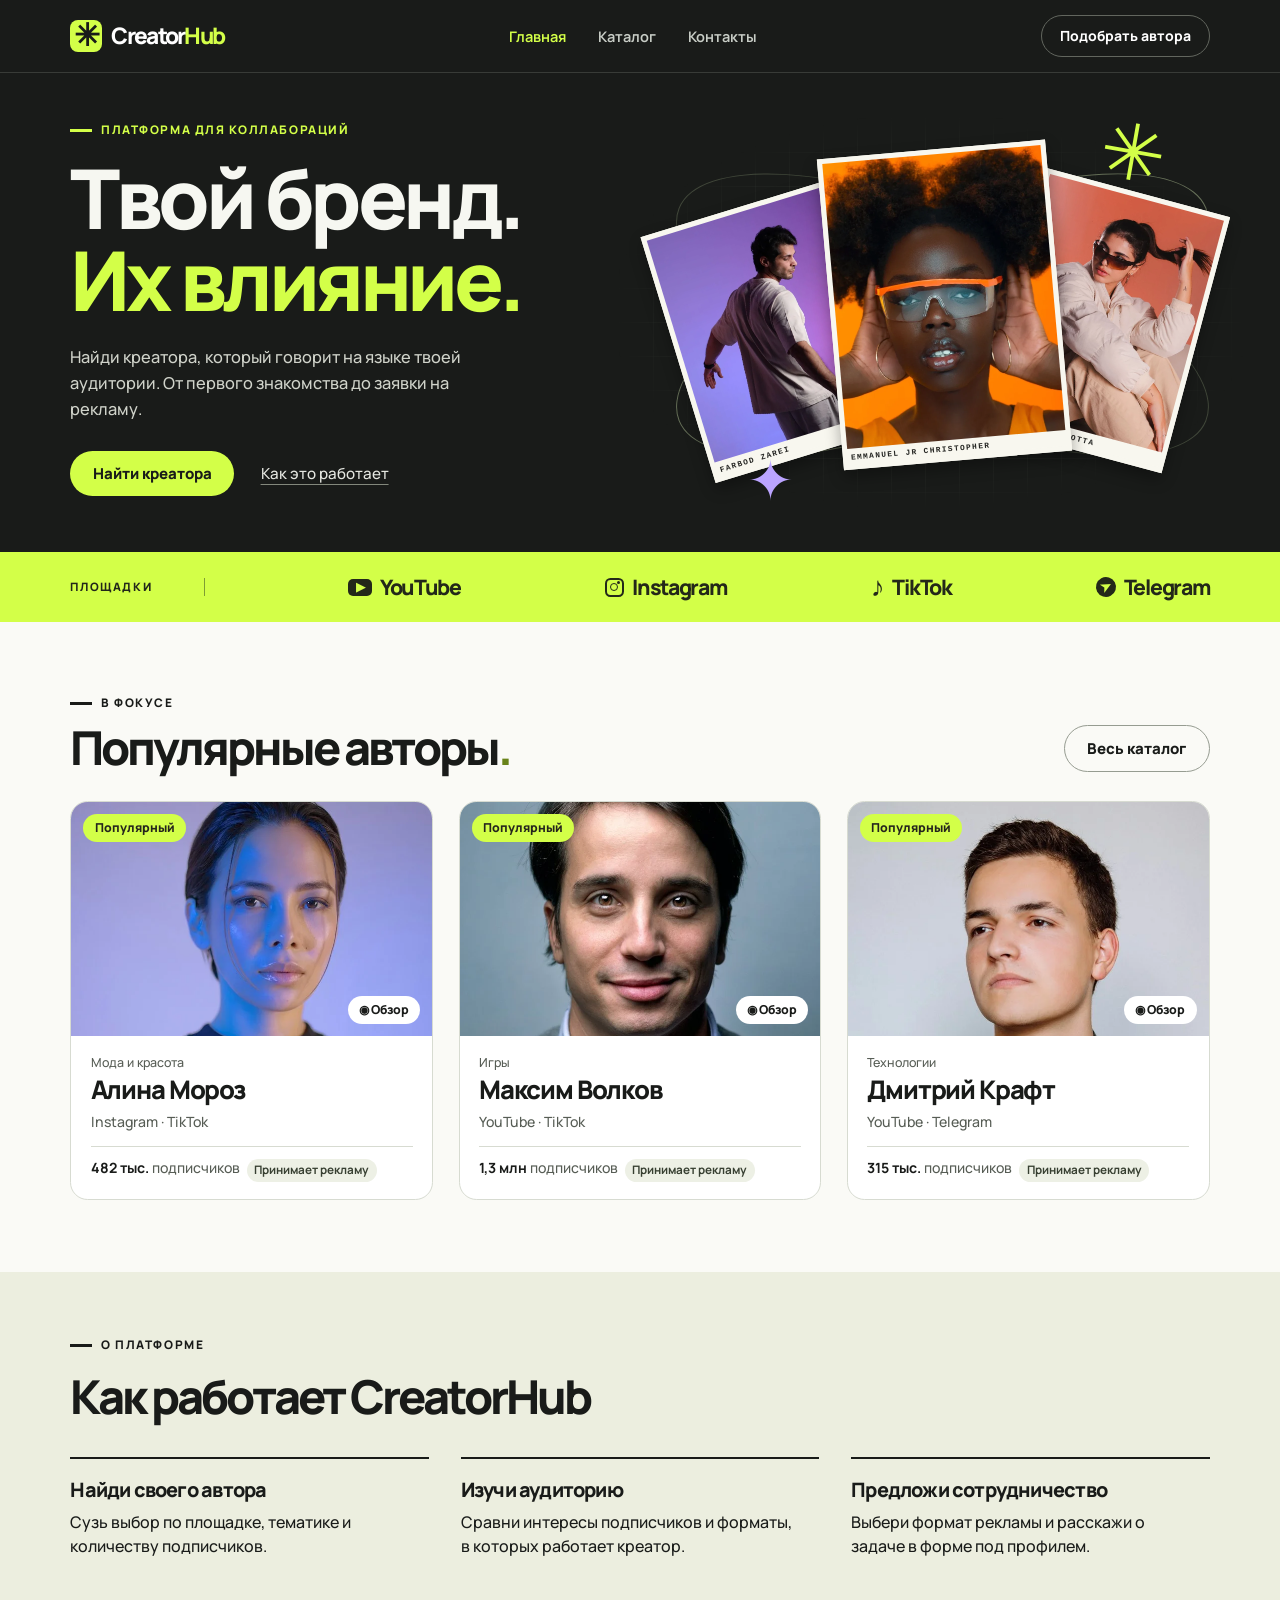
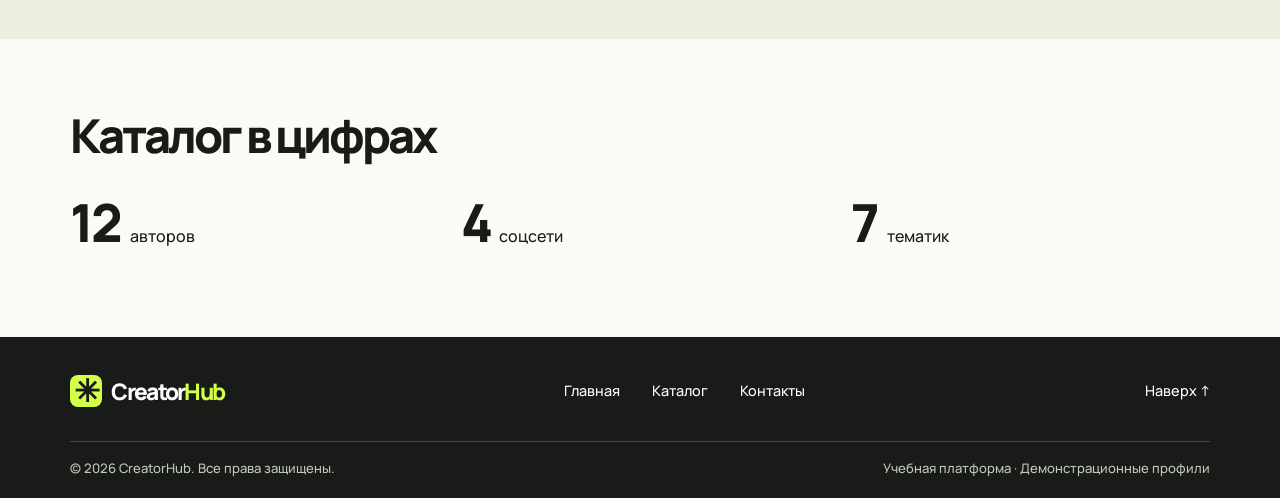
==== commit 59cff179: "Replace CreatorHub with the motion design site" ====
--- a/index.html
+++ b/index.html
@@ -3,116 +3,51 @@
 <head>
   <meta charset="utf-8">
   <meta name="viewport" content="width=device-width, initial-scale=1">
-  <meta name="description" content="CreatorHub — платформа для поиска блогеров и контент-креаторов для рекламного сотрудничества.">
-  <meta name="theme-color" content="#7057e8">
-  <title>CreatorHub — находите своих креаторов</title>
-  <link rel="icon" href="assets/img/favicon.svg" type="image/svg+xml">
-  <link rel="preconnect" href="https://fonts.googleapis.com">
-  <link rel="preconnect" href="https://fonts.gstatic.com" crossorigin>
-  <link href="https://fonts.googleapis.com/css2?family=DM+Sans:wght@400;500;600;700;800&family=Manrope:wght@400;500;600;700;800&display=swap" rel="stylesheet">
-  <link href="https://cdn.jsdelivr.net/npm/bootstrap@5.3.3/dist/css/bootstrap.min.css" rel="stylesheet">
-  <link href="assets/css/style.css" rel="stylesheet">
+  <meta name="theme-color" content="#171918">
+  <title>CreatorHub — поиск креаторов для брендов</title>
+  <link rel="stylesheet" href="vendor/bootstrap.min.css">
+  <link rel="stylesheet" href="css/style.css">
+  <link rel="stylesheet" href="css/responsive.css">
 </head>
-<body data-page="home">
-  <div class="scroll-progress" id="scrollProgress"></div>
-  <div id="site-header"></div>
-
-  <main>
-    <section class="hero-section overflow-hidden">
-      <div class="container position-relative">
-        <div class="hero-grid">
-          <div class="hero-copy reveal">
-            <div class="eyebrow"><span class="eyebrow-dot"></span> Платформа для умных коллабораций</div>
-            <h1>Ваш бренд.<br><span class="gradient-text">Голос креаторов.</span></h1>
-            <p class="hero-lead">Находите авторов, которые разделяют ценности вашего бренда. Сравнивайте аудиторию, изучайте профили и запускайте рекламные кампании в одном месте.</p>
-            <div class="hero-actions">
-              <a class="btn btn-brand btn-lg" href="creators.html">Найти креатора <span aria-hidden="true">↗</span></a>
-              <a class="btn btn-soft btn-lg" href="#how-it-works">Как это работает</a>
-            </div>
-            <div class="hero-proof">
-              <div class="avatar-stack" aria-hidden="true">
-                <img src="https://images.unsplash.com/photo-1534528741775-53994a69daeb?w=80&h=80&fit=crop&crop=faces" alt="">
-                <img src="https://images.unsplash.com/photo-1500648767791-00dcc994a43e?w=80&h=80&fit=crop&crop=faces" alt="">
-                <img src="https://images.unsplash.com/photo-1531123897727-8f129e1688ce?w=80&h=80&fit=crop&crop=faces" alt="">
-                <span>+</span>
-              </div>
-              <div><strong>Тысячи возможностей</strong><small>для ярких партнёрств</small></div>
-            </div>
-          </div>
-          <div class="hero-visual reveal reveal-delay-1">
-            <div class="hero-orbit orbit-one"></div><div class="hero-orbit orbit-two"></div>
-            <div class="hero-main-card">
-              <div class="hero-card-top"><span class="live-dot"></span> Подборка недели <span class="mini-arrow">↗</span></div>
-              <div class="hero-feature-profile">
-                <img src="https://images.unsplash.com/photo-1534528741775-53994a69daeb?w=480&h=560&fit=crop&crop=faces" alt="Портрет креатора">
-                <div class="hero-profile-overlay"><span class="profile-tag">CREATOR SPOTLIGHT</span><h3>Алина Мороз</h3><p>Fashion · Lifestyle</p></div>
-              </div>
-              <div class="hero-card-bottom"><div><small>Аудитория</small><strong>482K</strong></div><div><small>Вовлечённость</small><strong>6.8%</strong></div><div class="trend-pill">↗ 12.4%</div></div>
-            </div>
-            <div class="floating-note note-top"><span class="note-icon note-purple">✦</span><div><strong>Совпадение 98%</strong><small>Подходит вашему бренду</small></div></div>
-            <div class="floating-note note-bottom"><span class="note-icon note-green">✓</span><div><strong>Профиль проверен</strong><small>Аудитория без накруток*</small></div></div>
-            <div class="hero-sparkle sparkle-one">✳</div><div class="hero-sparkle sparkle-two">✦</div>
-          </div>
-        </div>
-        <div class="hero-bottom-line"><span>Креаторы на разных платформах</span><div class="platform-wordmarks"><span>◎ Instagram</span><span>♪ TikTok</span><span>▶ YouTube</span><span>◉ Telegram</span></div></div>
+<body class="home">
+<header class="site-head"></header>
+<main id="main">
+  <section class="hero" aria-labelledby="hero-title">
+    <div class="shell hero__layout">
+      <div class="hero__content">
+        <p class="eyebrow hero__eyebrow"><i></i> Платформа для коллабораций</p>
+        <h1 id="hero-title">Твой бренд.<br><em>Их влияние.</em></h1>
+        <p class="hero__lead">Найди креатора, который говорит на языке твоей аудитории. От первого знакомства до заявки на рекламу.</p>
+        <div class="hero__actions"><a class="action action--lime" href="creators.html">Найти креатора</a><a class="hero__secondary" href="#how">Как это работает</a></div>
       </div>
-    </section>
-
-    <section class="section section-stats">
-      <div class="container">
-        <div class="stats-panel reveal">
-          <div class="stats-intro"><span class="section-kicker">CREATORHUB В ЦИФРАХ</span><h2>Коллаборации,<br>которые работают</h2></div>
-          <div class="stat-item"><strong data-count="12000">12 000+</strong><span>креаторов в каталоге</span></div>
-          <div class="stat-item"><strong data-count="5">5</strong><span>популярных платформ</span></div>
-          <div class="stat-item"><strong data-count="8400">8 400+</strong><span>успешных заявок*</span></div>
-        </div>
-        <p class="micro-note">* Демонстрационные показатели учебного проекта.</p>
+      <div class="hero__art" aria-label="Коллаж из трёх портретов авторов" role="img">
+        <div class="art-grid"></div><div class="orbit orbit--one"></div><div class="orbit orbit--two"></div>
+        <div class="photo photo--left"><img src="images/hero-left.webp" alt="" fetchpriority="high"><span>FARBOD ZAREI</span></div>
+        <div class="photo photo--right"><img src="images/hero-right.webp" alt=""><span>DANIEL NEVES COTTA</span></div>
+        <div class="photo photo--center"><img src="images/hero-center.webp" alt="" fetchpriority="high"><span>EMMANUEL JR CHRISTOPHER</span></div>
+        <i class="spark spark--top" aria-hidden="true">✳</i><i class="spark spark--low" aria-hidden="true">✦</i>
       </div>
-    </section>
-
-    <section class="section" id="how-it-works">
-      <div class="container">
-        <div class="section-heading text-center reveal"><span class="section-kicker">ПРОСТОЙ ПУТЬ К РЕЗУЛЬТАТУ</span><h2>От идеи до <span class="gradient-text">сотрудничества</span></h2><p>Всё необходимое для поиска партнёров — без бесконечных таблиц и переписок.</p></div>
-        <div class="steps-grid">
-          <article class="step-card reveal"><span class="step-number">01</span><div class="step-icon">⌕</div><h3>Найдите автора</h3><p>Используйте поиск и фильтры, чтобы выбрать креатора по теме, платформе и размеру аудитории.</p></article>
-          <article class="step-card reveal reveal-delay-1"><span class="step-number">02</span><div class="step-icon">◎</div><h3>Изучите профиль</h3><p>Посмотрите контент, статистику аудитории, рекламные форматы и ссылки на соцсети.</p></article>
-          <article class="step-card reveal reveal-delay-2"><span class="step-number">03</span><div class="step-icon">↗</div><h3>Отправьте заявку</h3><p>Опишите задачу, укажите формат и бюджет — автор получит подробный запрос.</p></article>
-        </div>
-      </div>
-    </section>
-
-    <section class="section section-muted" id="featured-creators">
-      <div class="container">
-        <div class="section-heading-row reveal"><div><span class="section-kicker">ОТКРОЙТЕ НОВЫЕ ИМЕНА</span><h2>Популярные <span class="gradient-text">креаторы</span></h2><p>Авторы, за которыми интересно наблюдать и с которыми хочется работать.</p></div><a href="creators.html" class="text-link">Весь каталог <span>↗</span></a></div>
-        <div class="row g-4" id="featuredCreators">
-          <div class="col-md-6 col-xl-3"><div class="skeleton-card"></div></div><div class="col-md-6 col-xl-3"><div class="skeleton-card"></div></div><div class="col-md-6 col-xl-3"><div class="skeleton-card"></div></div><div class="col-md-6 col-xl-3"><div class="skeleton-card"></div></div>
-        </div>
-      </div>
-    </section>
-
-    <section class="section">
-      <div class="container">
-        <div class="section-heading text-center reveal"><span class="section-kicker">ОДНА ПЛАТФОРМА — МНОГО ВОЗМОЖНОСТЕЙ</span><h2>Креаторы там, где <span class="gradient-text">ваша аудитория</span></h2><p>Выбирайте площадку под свою задачу и находите подходящих авторов.</p></div>
-        <div class="platform-grid reveal">
-          <a href="creators.html?platform=tiktok" class="platform-card"><span class="platform-symbol tiktok-symbol">♪</span><strong>TikTok</strong><small>Короткие видео и тренды</small><span class="platform-arrow">↗</span></a>
-          <a href="creators.html?platform=instagram" class="platform-card"><span class="platform-symbol instagram-symbol">◎</span><strong>Instagram</strong><small>Визуальные истории и Reels</small><span class="platform-arrow">↗</span></a>
-          <a href="creators.html?platform=youtube" class="platform-card"><span class="platform-symbol youtube-symbol">▶</span><strong>YouTube</strong><small>Видео и обзоры</small><span class="platform-arrow">↗</span></a>
-          <a href="creators.html?platform=telegram" class="platform-card"><span class="platform-symbol telegram-symbol">➤</span><strong>Telegram</strong><small>Каналы и сообщества</small><span class="platform-arrow">↗</span></a>
-        </div>
-      </div>
-    </section>
-
-    <section class="section cta-section">
-      <div class="container"><div class="cta-panel reveal"><div class="cta-decoration">✳</div><div><span class="section-kicker">ВАШ СЛЕДУЮЩИЙ ШАГ</span><h2>Хорошие идеи заслуживают<br>правильных людей</h2><p>Найдите креатора, который поможет вашей идее стать заметной.</p></div><a href="creators.html" class="btn btn-light btn-lg">Открыть каталог <span>↗</span></a></div></div>
-    </section>
-  </main>
-
-  <div id="site-footer"></div>
-  <button class="back-to-top" id="backToTop" aria-label="Наверх">↑</button>
-  <div class="custom-cursor" id="customCursor" aria-hidden="true"></div>
-  <script src="https://cdn.jsdelivr.net/npm/bootstrap@5.3.3/dist/js/bootstrap.bundle.min.js"></script>
-  <script src="assets/js/data.js"></script>
-  <script src="assets/js/main.js"></script>
-  <script src="assets/js/creators.js"></script>
+    </div>
+  </section>
+  <nav class="platforms" aria-label="Каталог по социальным сетям"><div class="shell platforms__row">
+    <span class="platforms__label">Площадки</span>
+    <a href="creators.html?platform=YouTube"><span class="network network--yt">▶</span>YouTube</a>
+    <a href="creators.html?platform=Instagram"><span class="network network--ig"></span>Instagram</a>
+    <a href="creators.html?platform=TikTok"><span class="network network--tt">♪</span>TikTok</a>
+    <a href="creators.html?platform=Telegram"><span class="network network--tg">➤</span>Telegram</a>
+  </div></nav>
+  <section class="shell selection" id="popular" aria-labelledby="popular-title">
+    <div class="section-top"><div><p class="eyebrow"><i></i> В фокусе</p><h2 id="popular-title">Популярные авторы<span class="lime-dot">.</span></h2></div><a class="action action--outline" href="creators.html">Весь каталог</a></div>
+    <div id="featured" class="creator-grid"></div>
+  </section>
+  <section class="workflow" id="how">
+    <div class="shell"><p class="eyebrow"><i></i> О платформе</p><h2>Как работает CreatorHub</h2>
+    <div class="workflow__grid"><article><h3>Найди своего автора</h3><p>Сузь выбор по площадке, тематике и количеству подписчиков.</p></article><article><h3>Изучи аудиторию</h3><p>Сравни интересы подписчиков и форматы, в которых работает креатор.</p></article><article><h3>Предложи сотрудничество</h3><p>Выбери формат рекламы и расскажи о задаче в форме под профилем.</p></article></div>
+    </div>
+  </section>
+  <section class="shell stats"><h2>Каталог в цифрах</h2><div class="stats__grid" id="stats"></div></section>
+</main>
+<footer class="site-foot"></footer>
+<script src="js/data.js"></script><script src="js/shared.js"></script>
 </body>
 </html>
--- a/css/style.css
+++ b/css/style.css
@@ -0,0 +1,118 @@
+@import url('../fonts/manrope.css');
+
+:root {
+  --ink:#191b19; --paper:#fafaf6; --lime:#d3ff48; --muted:#575d55; --border:#d7dbd1;
+  --display:Manrope,Arial,sans-serif; --dx:0px; --dy:0px;
+}
+* {box-sizing:border-box}
+html {scroll-behavior:smooth;scroll-padding-top:88px}
+body {margin:0;background:var(--paper);color:var(--ink);font:500 1rem/1.55 var(--display);-webkit-font-smoothing:antialiased}
+a {color:inherit;text-decoration:none}
+button,input,textarea,select {font:inherit}
+button,a {touch-action:manipulation}
+img {max-width:100%;height:auto}
+:focus-visible {outline:3px solid #7855e3;outline-offset:4px}
+.shell {width:min(1320px,89%);margin-inline:auto}
+.skip {position:fixed;left:1rem;top:0;z-index:1000;background:white;padding:.7rem;transform:translateY(-130%)}
+.skip:focus {transform:none}
+.site-head {position:sticky;top:0;z-index:20;background:#191b19;color:#fff;border-bottom:1px solid #383b37}
+.head-row,.foot-row {display:flex;gap:2rem;align-items:center;justify-content:space-between}
+.head-row {min-height:72px}
+.wordmark {font-size:1.42rem;letter-spacing:-.075em;font-weight:800;display:inline-flex;align-items:center;color:white;white-space:nowrap}
+.wordmark>span {color:var(--lime)}
+.wordmark i {border-radius:8px;background:var(--lime);color:var(--ink);width:32px;height:32px;display:inline-grid;place-content:center;font:900 1.95rem/1 Arial;margin-right:9px}
+.head-nav,.site-foot nav {display:flex;gap:2rem;align-items:center}
+.head-nav a {font-size:.91rem;color:#c8cdc6;font-weight:650}
+.head-nav a:hover,.head-nav a[aria-current=page],.site-foot a:hover {color:var(--lime)}
+.head-action,.menu-switch {font-weight:750;font-size:.875rem;border-radius:99px;border:1px solid #62665e;padding:.55rem 1.1rem;color:white;background:transparent}
+.head-action:hover,.menu-switch:hover {background:var(--lime);border-color:var(--lime);color:var(--ink)}
+.menu-switch {display:none}
+.hero {color:#f6f7f1;background:#191b19;overflow:hidden}
+.hero__layout {display:grid;grid-template-columns:1fr 1fr;align-items:center;min-height:clamp(475px,36vw,560px);gap:1.5rem}
+.hero__content {z-index:1;padding:3rem 0 3.5rem}
+.eyebrow {display:flex;align-items:center;gap:.55rem;margin:0 0 1.1rem;font-size:.74rem;font-weight:800;text-transform:uppercase;letter-spacing:.13em}
+.eyebrow i {display:inline-block;width:22px;height:3px;background:currentColor}
+.hero__eyebrow {color:var(--lime)}
+.hero h1 {font-size:clamp(3.3rem,6.45vw,6.75rem);line-height:.99;letter-spacing:-.055em;font-weight:800;margin:0 0 1.45rem}
+.hero h1 em {font-style:normal;color:var(--lime)}
+.hero__lead {font-size:clamp(1rem,1.28vw,1.17rem);line-height:1.6;max-width:435px;color:#d0d3ca;margin:0 0 1.8rem}
+.hero__actions {display:flex;align-items:center;gap:1.65rem;flex-wrap:wrap}
+.action {display:inline-flex;align-items:center;justify-content:center;border-radius:50px;padding:.8rem 1.4rem;line-height:1.3;font-weight:800;font-size:.94rem;text-decoration:none;transition:transform .2s,background-color .2s}
+.action:hover {transform:translateY(-2px)}
+.action--lime {background:var(--lime);color:var(--ink)}
+.action--lime:hover {background:#e3ff89;color:var(--ink)}
+.action--dark {background:var(--ink);color:white}
+.action--dark:hover {background:#373c33;color:white}
+.action--outline {border:1px solid #969c91;color:var(--ink);background:transparent}
+.action--outline:hover {background:#e9ecdf;color:var(--ink)}
+.hero__secondary {color:#e5e7e1;font-size:.95rem;text-underline-offset:5px;text-decoration:underline;text-decoration-color:#83887c}
+.hero__secondary:hover {color:var(--lime)}
+.hero__art {isolation:isolate;position:relative;width:100%;max-width:630px;aspect-ratio:1.43;margin-inline:auto;container-type:inline-size}
+.art-grid {position:absolute;inset:0 -6%;background-image:linear-gradient(#aab99e22 1px,transparent 1px),linear-gradient(90deg,#aab99e22 1px,transparent 1px);background-size:34px 34px;mask-image:radial-gradient(ellipse,#000 28%,transparent 73%)}
+.orbit {position:absolute;left:1%;top:25%;width:102%;height:51%;border:1px solid #a7b78c;opacity:.55;border-radius:50%;transform:rotate(-22deg)}
+.orbit--two {transform:rotate(22deg);opacity:.28}
+.photo {--r:0deg;position:absolute;border:5px solid #f8f7ef;background:#f8f7ef;box-shadow:0 7px 16px #0005;display:grid;grid-template-rows:minmax(0,1fr) auto;transform:rotate(var(--r));animation:photo-in .85s cubic-bezier(.18,.78,.22,1) backwards}
+.photo img {display:block;width:100%;height:100%;object-fit:cover}
+.photo span {color:#242522;font:700 clamp(6px,1.4cqw,10px)/1.1 monospace;letter-spacing:.18em;padding:5px 3px 2px}
+.photo--left {width:34%;height:66%;left:4%;top:22%;--r:-17deg;animation-delay:.08s}
+.photo--right {width:34%;height:68%;right:2%;top:18%;--r:15deg;animation-delay:.17s}
+.photo--center {width:41%;height:80%;top:8%;left:32%;--r:-5deg;translate:var(--dx) var(--dy);transition:translate .22s ease-out;animation-delay:.26s}
+.spark {position:absolute;font-style:normal;line-height:1;pointer-events:none}
+.spark--top {font-family:Arial,sans-serif;right:8%;top:-1%;font-size:clamp(3rem,14cqw,6.2rem);color:var(--lime);transform:rotate(10deg);animation:spark-in .9s .3s backwards}
+.spark--low {left:17%;bottom:0%;font-size:clamp(2.4rem,10cqw,4rem);color:#bba4ff}
+@keyframes photo-in {from {opacity:0;transform:translateY(26px) rotate(0deg) scale(.94)}}
+@keyframes spark-in {from {transform:rotate(-45deg) scale(.4);opacity:0}}
+.hero__content {animation:rise .65s ease-out both}
+@keyframes rise {from {opacity:0;transform:translateY(14px)}}
+.platforms {background:var(--lime);color:#22271a}
+.platforms__row {min-height:70px;display:flex;align-items:center;justify-content:space-between;gap:16px}
+.platforms__label {font-weight:800;font-size:.72rem;text-transform:uppercase;letter-spacing:.14em;border-right:1px solid #7f9d33;padding-right:clamp(1rem,4vw,4rem)}
+.platforms a {display:inline-flex;align-items:center;gap:8px;color:#232819;font-size:clamp(1rem,1.66vw,1.5rem);font-weight:800;letter-spacing:-.06em}
+.platforms a:hover {text-decoration:underline;text-underline-offset:4px}
+.network {font-family:Arial,sans-serif;display:inline-grid;place-items:center;line-height:1;letter-spacing:0}
+.network--yt {background:#232819;color:var(--lime);border-radius:5px;font-size:.55em;width:2em;height:1.45em}
+.network--ig {width:.91em;height:.91em;border:2px solid currentColor;border-radius:28%;position:relative}
+.network--ig:before {content:"";width:52%;height:52%;border:1.5px solid currentColor;border-radius:50%}
+.network--ig:after {content:"";position:absolute;top:10%;right:11%;width:3px;height:3px;border-radius:50%;background:currentColor}
+.network--tt {font-size:1.3em}.network--tg {border-radius:50%;background:#232819;color:var(--lime);width:1.55em;height:1.55em;font-size:.61em;transform:rotate(-28deg)}
+.selection,.stats {padding-block:clamp(3.4rem,5.6vw,5.4rem)}
+.section-top {display:flex;justify-content:space-between;align-items:end;gap:1rem;margin-bottom:1.8rem}
+.section-top .eyebrow {margin-bottom:.65rem}
+.home h2,.quick-view h2 {font-size:clamp(2rem,3.65vw,3.7rem);line-height:1.06;letter-spacing:-.065em;font-weight:800;margin:0}
+.lime-dot {color:#69831a}
+.creator-grid {display:grid;grid-template-columns:repeat(3,minmax(0,1fr));gap:clamp(14px,2vw,28px)}
+.talent {min-width:0;overflow:hidden;background:white;border:1px solid var(--border);border-radius:1.1rem;transition:box-shadow .22s;animation:rise .35s ease backwards}
+.talent:nth-child(3n+2) {animation-delay:.045s}.talent:nth-child(3n) {animation-delay:.09s}
+.talent:hover {box-shadow:0 7px 22px #1d2d1414}
+.talent__visual {aspect-ratio:1.54;background:#e4e7dc;position:relative;overflow:hidden}
+.talent__visual>a {display:block;height:100%}
+.talent__visual img {height:100%;width:100%;object-fit:cover;object-position:50% 35%;transition:transform .45s}
+.talent:hover .talent__visual img {transform:scale(1.035)}
+.talent__badge,.talent__preview {position:absolute;font-size:.77rem;font-weight:800;line-height:1;padding:.48rem .7rem;border-radius:24px}
+.talent__badge {top:12px;left:12px;background:var(--lime);color:#25251d}
+.talent__preview {right:12px;bottom:12px;background:white;color:var(--ink);border:0}
+.talent__body {padding:1.05rem 1.2rem 1rem}
+.talent__topic {font-size:.78rem;color:var(--muted);margin:0 0 .2rem}
+.talent__body h3 {font-size:clamp(1.25rem,2vw,1.65rem);font-weight:800;letter-spacing:-.045em;margin:0}
+.talent h3 a:hover {text-decoration:underline}
+.talent__meta,.talent__count {font-size:.88rem;color:var(--muted);margin:.3rem 0 0}
+.talent__count {border-top:1px solid var(--border);padding-top:.6rem;margin-top:.8rem}.talent__count strong {color:var(--ink)}
+.workflow {padding-block:clamp(3rem,5vw,5rem);background:#eceedf}
+.workflow__grid,.stats__grid {display:grid;grid-template-columns:repeat(3,1fr);gap:2rem;margin-top:2.25rem}
+.workflow__grid article {border-top:2px solid var(--ink);padding-top:1.15rem}
+.workflow h3 {font-size:1.24rem;font-weight:800;letter-spacing:-.04em}.workflow p {max-width:34ch}
+.stats__grid p {display:flex;align-items:baseline;gap:.6rem}.stats strong {font-size:clamp(2.2rem,4.1vw,4rem);line-height:1;font-weight:800;letter-spacing:-.06em}
+.site-foot {background:#191b19;color:white;padding:2.3rem 0 1.25rem}
+.foot-row {flex-wrap:wrap}.site-foot nav a,.to-top {font-size:.9rem}.foot-base {border-top:1px solid #454941;margin-top:2rem;padding-top:1rem;display:flex;justify-content:space-between;gap:.6rem;flex-wrap:wrap;color:#c1c7bb;font-size:.82rem}
+.quick-view {width:min(680px,92vw);max-height:85dvh;padding:0;border:0;border-radius:20px;color:var(--ink);background:var(--paper);margin:auto}
+.quick-view[open] {animation:rise .24s ease-out}.quick-view::backdrop {background:#151812a8}
+.quick-view__wrap {display:grid;grid-template-columns:40% 60%}.quick-view__image {height:100%;width:100%;object-fit:cover;min-height:300px}
+.quick-view__copy {position:relative;padding:3.3rem 1.7rem 2rem}.quick-view__copy h2 {font-size:2.1rem;margin-bottom:1rem}
+.quick-view__close {position:absolute;right:12px;top:12px;width:34px;height:34px;border-radius:50%;border:1px solid #a2a698;background:white;line-height:1;font-size:1.4rem}
+.modal-opened {overflow:hidden}
+.form-status:not(:empty) {margin-top:1rem;color:#30480c;font-weight:650}.form-status.is-error {color:#973326}
+
+body:not(.home) main {animation:rise .24s ease-out both}
+.motion-enter {animation:rise .48s cubic-bezier(.2,.72,.3,1) both}
+
+.talent__status {display:inline-block;margin:.2rem 0 .1rem .25rem;padding:.28em .65em;background:#edf0e5;color:#384032;border-radius:99px;font-size:.73rem;font-weight:700;line-height:1.35}
--- a/css/responsive.css
+++ b/css/responsive.css
@@ -0,0 +1,22 @@
+@media(max-width:850px) {
+  .shell {width:91%}.hero__layout {min-height:430px;gap:0}.hero__content {padding:2.6rem 0}.head-nav {gap:1.3rem}
+}
+@media(max-width:700px) {
+  .head-row {min-height:60px;gap:.75rem}.head-action {display:none}.menu-switch {display:block}
+  .head-nav {display:none;position:absolute;top:100%;left:0;right:0;background:var(--ink);padding:1rem 4.5% 1.3rem;flex-direction:column;align-items:start;border-top:1px solid #555}
+  .opened .head-nav {display:flex}.hero__layout {grid-template-columns:1fr}.hero__content {padding:2.35rem 0 .7rem}
+  .hero h1 {font-size:clamp(3.35rem,12vw,5rem)}.hero__lead {margin-bottom:1.15rem}.hero__actions {gap:1.15rem}
+  .hero__art {width:min(96%,435px);margin:.1rem auto 1.25rem;aspect-ratio:1.65}
+  .platforms__row {min-height:56px;justify-content:space-between;gap:7px;flex-wrap:wrap}.platforms__label {display:none}.platforms a {font-size:.97rem;gap:4px}
+  .creator-grid {grid-template-columns:repeat(2,minmax(0,1fr))}.section-top {align-items:start;flex-wrap:wrap}.workflow__grid {grid-template-columns:1fr;gap:1.3rem}
+  .stats__grid {gap:1rem}.stats__grid p {flex-direction:column;gap:3px}.foot-row {gap:1.2rem}.site-foot nav {gap:1rem}
+}
+@media(max-width:480px) {
+  .creator-grid {grid-template-columns:1fr}.section-top .action {padding:.6rem .9rem}
+  .quick-view__wrap {display:block}.quick-view__image {height:150px;min-height:0;object-position:50% 30%}
+  .quick-view__copy {position:static;padding:1.2rem}.quick-view__copy .eyebrow {margin-bottom:.55rem}
+}
+@media(prefers-reduced-motion:reduce) {
+  *,*::before,*::after {scroll-behavior:auto!important;animation-duration:.01ms!important;animation-delay:0s!important;transition-duration:.01ms!important}
+  .photo--center {translate:0 0}
+}
